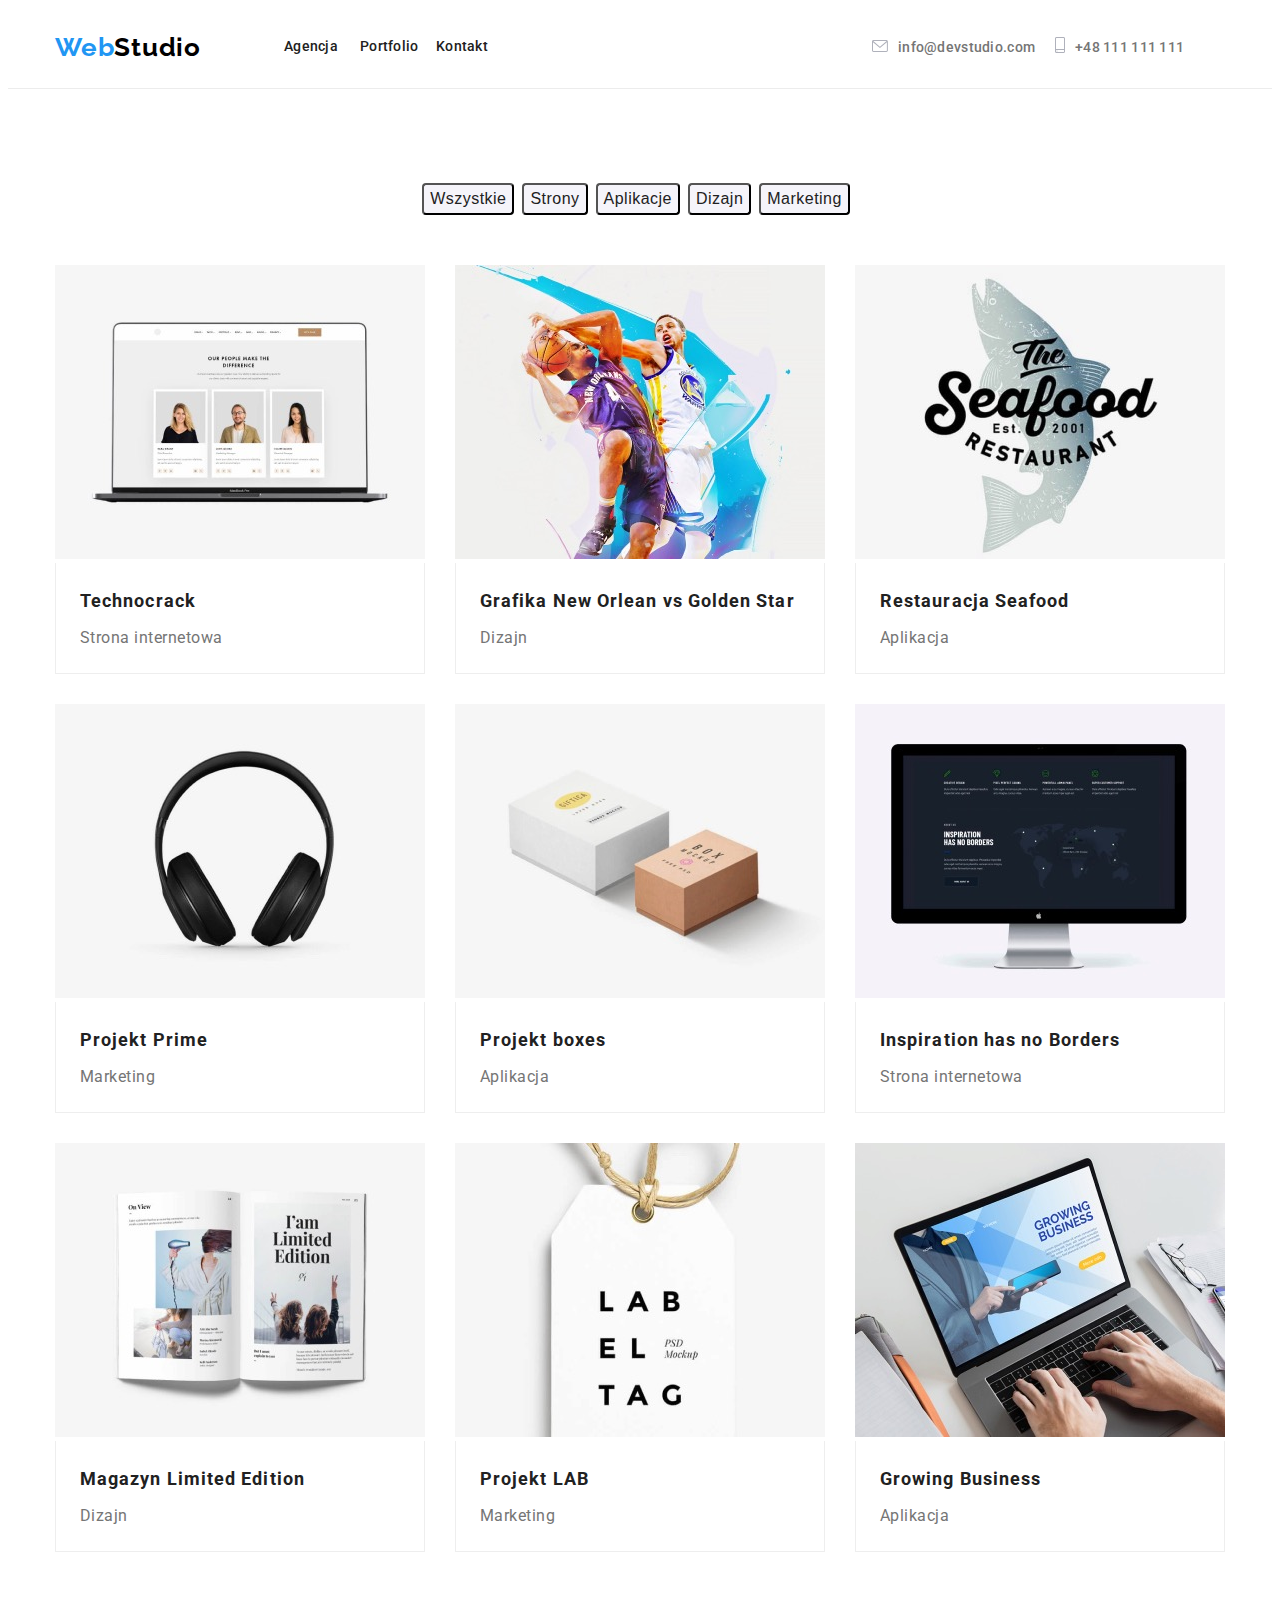
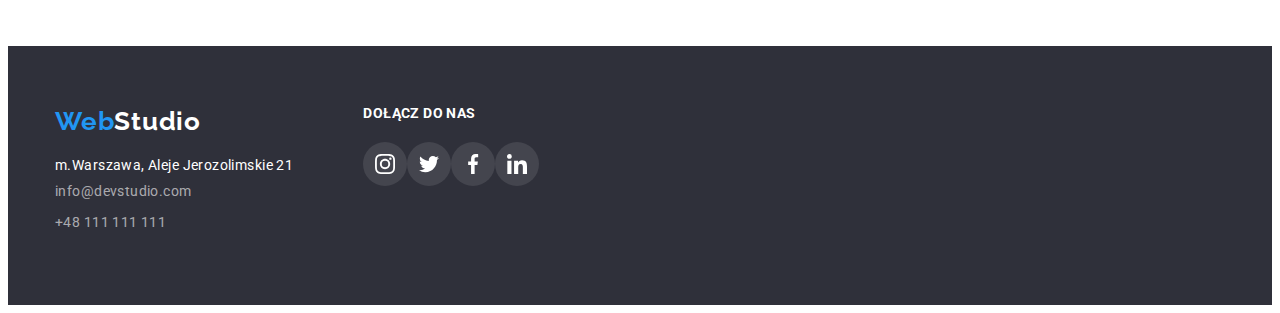
==== portfolio.html @ a073c11c "hw5" ====
<!DOCTYPE html>
<html lang="pl">
  <head>
    <meta charset="UTF-8" />
    <meta http-equiv="X-UA-Compatible" content="IE=edge" />
    <meta name="viewport" content="width=device-width, initial-scale=1.0" /> 
    <title>WebStudio</title>
    <link rel="preconnect" href="https://fonts.googleapis.com"> 
    <link rel="preconnect" href="https://fonts.gstatic.com" crossorigin> 
    <link href="https://fonts.googleapis.com/css2?family=Raleway:ital,wght@0,700;1,700&family=Roboto:ital,wght@0,400;0,500;0,700;0,900;1,400;1,500;1,700;1,900&display=swap" rel="stylesheet"> 
    <link rel="stylesheet" href="https://cdnjs.cloudflare.com/ajax/libs/modern-normalize/1.1.0/modern-normalize.min.css" 
    integrity="sha512-wpPYUAdjBVSE4KJnH1VR1HeZfpl1ub8YT/NKx4PuQ5NmX2tKuGu6U/JRp5y+Y8XG2tV+wKQpNHVUX03MfMFn9Q==" 
    crossorigin="anonymous" 
    referrerpolicy="no-referrer"/>
    <link rel="stylesheet" href="./css/styles.css"/> 
  </head>
  <body>
    <header class="headers">
      <div class="container headers-section">
      <a class="brand-link" href="#">
      Web<span class="brand-h">Studio</span>
      </a>
      <nav>
        <ul class="menu">
          <li class="menu-item">
          <a href="#">Agencja</a>
          </li>
          <li class="menu-item">
          <a href="./portfolio.html">Portfolio</a>
          </li>
          <li class="menu-item">
          <a href="#">Kontakt</a>
          </li>
        </ul>
      </nav>
      <div>
        <ul class="menu-links">
          <li class="icon">  
            <svg width="16" height="12">
              <use href="../images/icons.svg#icon-envelope"></use>
            </svg>
          </li>
          <li class="link-item">
          <a class="contact-link" href="mailto:info@devstudio.com">info@devstudio.com</a>
          </li>
          <li class="icon">
            <svg width="10" height="16">
              <use href="../images/icons.svg#icon-smartphone"></use>
            </svg>
          </li>
          <li class="link-item">
          <a class="contact-link" href="tel:+48111111111">+48 111 111 111</a>
          </li>
          </ul>
      </div>
      </div>
    </header>
    <main>
      <!-- PRZYCISKI NA FILTRZE I PORTFOLIO-->
      <section class="section box">
        <div class="container">
        <ul class="option-buttons">
          <li class="button-shadow">
          <button class="option-button" type="button">Wszystkie</button>
          </li>
          <li class="button-shadow">
          <button class="option-button" type="button">Strony</button>
          </li>
          <li class="button-shadow">
          <button class="option-button" type="button">Aplikacje</button>
          </li>
          <li class="button-shadow">
          <button class="option-button" type="button">Dizajn</button>
          </li>
          <li class="button-shadow">
          <button class="option-button" type="button">Marketing</button>
          </li>
        </ul> 
            <ul class="cards">
              <li class="card-set">
                <figure>
                  <img
                    src="./images/www-11.jpg"
                    alt="Laptop wyświetla stronę WWW"
                    width="370"
                    height="294"
                  />
                  <figcaption class="frame-opt">
                  <p class="project-name">Technocrack</p>
                  <p class="project-option">Strona internetowa</p>
                </figcaption>
                </figure>
              </li>
              <li class="card-set">
                <figure>
                  <img
                    src="./images/dizajn-12.jpg"
                    alt="Koszykówka - zawodnicy walczą o piłkę"
                    width="370"
                    height="294"
                  />
                  <figcaption class="frame-opt"> 
                  <p class="project-name">Grafika New Orlean vs Golden Star</p>
                  <p class="project-option">Dizajn</p>
                  </figcaption>
                </figure>
              </li>
              <li class="card-set">
                <figure>
                  <img
                    src="./images/apka-13.jpg"
                    alt="Logo restauracji - napis na tle ryby"
                    width="370"
                    height="294"
                  />
                  <figcaption class="frame-opt"> 
                  <p class="project-name">Restauracja Seafood</p>
                  <p class="project-option">Aplikacja</p>
                  </figcaption>
                </figure>
                </li>
              <li class="card-set">
                <figure>
                  <img
                    src="./images/mktg-14.jpg"
                    alt="Słuchawki audio - czarne"
                    width="370"
                    height="294"
                  />
                  <figcaption class="frame-opt"> 
                  <p class="project-name">Projekt Prime</p>
                  <p class="project-option">Marketing</p>
                  </figcaption>    
                </figure>
                </li>
              <li class="card-set">
                  <figure>
                    <img
                      src="./images/boxes-15.jpg"
                      alt="Dwa pudełka z logo"
                      width="370"
                      height="294"
                    />
                    <figcaption class="frame-opt"> 
                    <p class="project-name">Projekt boxes</p>
                    <p class="project-option">Aplikacja</p>
                    </figcaption>
                  </figure>
                </li>
                <li class="card-set">
                  <figure>
                    <img
                      src="./images/desktop-16.jpg"
                      alt="Monitor wyświetla WWW"
                      width="370"
                      height="294"
                    />
                    <figcaption class="frame-opt">
                    <p class="project-name">Inspiration has no Borders</p>
                    <p class="project-option">Strona internetowa</p>
                    </figcaption>
                  </figure>
                </li>
                <li class="card-set">
                  <figure>
                    <img
                      src="./images/book-17.jpg"
                      alt="Okładka pisma"
                      width="370"
                      height="294"
                    />
                    <figcaption class="frame-opt"> 
                    <p class="project-name">Magazyn Limited Edition</p>
                    <p class="project-option">Dizajn</p>
                    </figcaption>    
                  </figure>
                  </li>
                <li class="card-set">
                  <figure>
                    <img
                      src="./images/label-18.jpg"
                      alt="Label z logo"
                      width="370"
                      height="294"
                    />
                    <figcaption class="frame-opt"> 
                    <p class="project-name">Projekt LAB</p>
                    <p class="project-option">Marketing</p>
                    </figcaption>    
                  </figure>
                  </li>
                <li class="card-set">
                  <figure>
                    <img
                      src="./images/laptop-19.jpg"
                      alt="Laptop wyświetla WWW"
                      width="370"
                      height="294"
                    />
                    <figcaption class="frame-opt"> 
                    <p class="project-name">Growing Business</p>
                    <p class="project-option">Aplikacja</p>
                    </figcaption>
                  </figure>
                </li>
            </ul>
            </div>
          </section>
      </main>
      <!--Footer-->
      <footer class="footers">
        <div class="container global-footer">
        <div class="footers-section">
          <a class="brand-link" href="#">
          Web<span class="brand-f">Studio</span>
         </a>
        <address class="footer-box">
          <p class="address-link">m.Warszawa, Aleje Jerozolimskie 21</p>
          <a href="mailto:info@devstudio.com" class="footer-link">info@devstudio.com</a>
          <a href="tel:+48111111111" class="footer-link">+48 111 111 111</a>
        </div>
        </address>
        <div class="joinus-box">
          <p class="joinus">DOŁĄCZ DO NAS</p>
          <ul class="icons">
            <li class="somedia-footer">
              <svg width="20" height="20">
                <use href="../images/icons.svg#icon-instagram"></use>
              </svg>  
            </li>
            <li class="somedia-footer">
              <svg width="20" height="20">
                <use href="../images/icons.svg#icon-twitter"></use>
              </svg>  
            </li>
            <li class="somedia-footer">
              <svg width="20" height="20">
                <use href="../images/icons.svg#icon-facebook"></use>
              </svg>  
            </li>
            <li class="somedia-footer">
              <svg width="20" height="20">
                <use href="../images/icons.svg#icon-linkedin"></use>
              </svg>  
            </li>
          </ul>
        </div>
        </div>
      </footer>
    </body>
  </html>
---- css/styles.css ----
/* Zastosowanie ogólne */
* ,
* :before,
* :after {
    box-sizing: border-box;
}
:root {
    --main-color: #212121;
    --secondary-color: #757575;
    --hover-color: #2196F3;
    --black-color: #000000;
    --white-color: #ffffff;
    --footerlink-color: rgba(255, 255, 255, 0.6);
    --backgroud-color: #2f303A;
}
a {
    text-decoration: none;
    color: var(--main-color);
     }
figure, li, ul, h1, h6, p {
    padding: 0;
    margin: 0;
}
ul {
    list-style: none;
}
body {
    font-family: 'Roboto', sans-serif;
    color: var(--main-color);
}
.container {
    width: 1200px;
    margin: 0 auto;
    padding-left: 15px;
    padding-right: 15px;
}
.headers {
    margin: 0 auto;
    padding-bottom: 25px;
    padding-top: 24px;
    border-bottom: 1px solid #ECECEC;
    width: 100%;
    }
.headers-section {
    display: flex;
    align-items: center;
}
.footers {
    margin: 0 auto;
    background: var(--backgroud-color);
    width: 100%;
    padding-top: 60px;
    padding-bottom: 60px;
}   
.footers-section {
    display: flex;
    flex-direction: column;
    justify-content: center;
}
.section {
    padding-top: 94px;
    padding-bottom: 94px;
}
.box {
    margin: 0 auto;
    width: 100%;
}
/* Pseudoklasy etc */
.contact-link:hover,
.contact-link:focus {
    color: var(--hover-color);
}   
.footer-link:hover,
.footer-link {
    color: var(--hover-color);
}
.menu-item a:hover,
.menu-item a:focus {
    color: var(--hover-color);
}
.option-button:hover,
.option-button:focus {
    background-color: var(--hover-color);
    color: var(--white-color);
}
.button-shadow:hover,
.button-shadow:focus {
    box-shadow: 0px 3px 1px rgba(0, 0, 0, 0.1), 0px 1px 2px rgba(0, 0, 0, 0.08), 0px 2px 2px rgba(0, 0, 0, 0.12);
}
/* Zastosowanie Header */
.brand-link {
    font-family: 'Raleway';
    font-weight: 700;
    font-size: 26px;
    line-height: 1.19;
    letter-spacing: 0.03em;
    color: var(--hover-color); 
    text-decoration: none;
    }
.brand-h {
    color: var(--black-color);
}
.brand-f {
    color: var(--white-color);
}
.contact-link {
    font-weight: 500;
    font-size: 14px;
    line-height: 1.14;
    letter-spacing: 0.02em;
    text-decoration: none;
    color: var(--secondary-color);
    padding-left: 10px;
    }
.menu {
    display: flex;
    padding-left: 83px;
}
.menu-item {
    width: 76px;
    text-decoration: none;
    font-weight: 500;
    font-size: 14px;
    line-height: 1.14;
    letter-spacing: 0.02em;
    color: var(--main-color);
}
.link-item {
    padding-right: 20px;
}
.menu-links {
    display: flex;
    justify-content: space-around;
    padding-left: 360px;
}
/* Zastosowanie Main Index Hero */
.teamphoto {
    background-image: linear-gradient(90deg, rgba(47, 48, 58, 0.4)0%, rgba(47, 48, 58, 0.4)0%), url(../images/team.jpg);
    background-size: cover;
}
.hero {
    display: flex;
    flex-direction: column;
    justify-content: space-around;
    align-items: center;
    padding-bottom: 280px;
    padding-top: 200px;
}
.main-text {
    font-weight: 900;
    font-size: 44px;
    line-height: 1.36;
    text-align: center;
    letter-spacing: 0.06em;
    text-transform: uppercase;
    color: var(--white-color);
    width: 696px;
    padding-bottom: 50px;
}
.order-link {
    font-weight: 700;
    font-size: 16px;
    line-height: 1.88;
    text-align: center;
    letter-spacing: 0.06em;
    color: var(--white-color);
    cursor: pointer;
    width: 200px;
    height: 50px;  
    background: var(--hover-color);
    box-shadow: 0px 4px 4px rgba(0,0,0,0.15);
    border-radius: 4px;
}
/* Zastosowanie Main Index Text content */
.content-title {
    font-weight: 700;
    font-size: 14px;
    line-height: 1.14;
    letter-spacing: 0.03em;
    text-transform: uppercase;
}
.content-text {
    font-size: 14px;
    line-height: 1.71;
    letter-spacing: 0.03em;
    color: var(--secondary-color);
}
.container-text {
    display: flex;
    flex-wrap: wrap;
    gap: 30px;
    margin: 0 auto;
    padding-left: 0px;
}
.text-box {
    flex-basis: calc((100% - 90px) / 4);
}
/* Zastosowanie Main Index img */
.subject-wwd {
    font-weight: 700;
    font-size: 36px;
    line-height: 1.17;
    text-align: center;
    letter-spacing: 0.03em;
    margin-bottom: 0px;
    padding-bottom: 50px;
    margin: 0 auto;
}
.container-img {
    display: flex;
    flex-wrap: wrap;
    gap: 30px;
    margin: 0 auto;
    padding-left: 0px;
}
/* Zastosowanie Main Index Team */
.section-subject {
    font-weight: 700;
    font-size: 36px;
    line-height: 1.17;
    text-align: center;
    letter-spacing: 0.03em;
    margin-bottom: 0;
    padding-bottom: 50px;
}
.team-name {
    font-weight: 500;
    font-size: 16px;
    line-height: 1.19;
    text-align: center;
    letter-spacing: 0.03em;
    margin-top: 0px;
    margin-bottom: 0px;
    padding-top: 30px;
    padding-bottom: 10px;
}
.team-position {
    font-size: 16px;
    line-height: 1.19;
    text-align: center;
    letter-spacing: 0.03em;
    color: var(--secondary-color);
    margin-top: 0px;
    margin-bottom: 0px;
    padding-bottom: 30px;
}
.frame {
    background-color: var(--white-color);
}
.container-team {
        background-color: #f5f4fa;
        height: 708px;
        padding-top: 94px;
}
.container-memb {
    display: flex;
    list-style: none;
    justify-content: space-between;
    background-color: #f5f4fa;
    border-radius: 0px 0px 4px 4px;
}
.shad {
    box-shadow: 0px 1px 3px rgba(0, 0, 0, 0.14), 0px 1px 1px rgba(0, 0 ,0 ,0.14), 0px 2px 1px rgba(0, 0, 0, 0.2);
}
.somedia-box. {
    display: flex;
    justify-content: space-between;
}
/* Zastosowanie Footer bez Brand Logo */
.address-link {
    font-size: 14px;
    font-style: normal;
    line-height: 1.17;
    letter-spacing: 0.03em;
    color: var(--white-color);
    padding-top: 20px;
    padding-bottom: 9px;
}
.footer-link {
    font-size: 14px;
    line-height: 1.17;
    font-style: normal;
    letter-spacing: 0.03em;
    text-decoration: none;
    color: var(--footerlink-color);
    margin-bottom: 15px;
}
.footer-mail {
    font-size: 14px;
    font-style: normal;
    line-height: 1.17;
    letter-spacing: 0.03em;
    text-decoration: none;
    color: var(--footerlink-color);
}
.footer-box {
    display: flex;
    flex-direction: column;
}
/* Zastosowanie w Main Portfolio */
.option-button {
    font-weight: 500;
    font-size: 16px;
    line-height: 1.63;
    text-align: center;
    letter-spacing: 0.03em;
    color: var(--main-color);
    cursor: pointer;
    margin-right: 8px;
    border-radius: 4px;
    background-color: #f5f4fa;
    }
.project-name {
    font-weight: 700;
    font-size: 18px;
    line-height: 2;
    letter-spacing: 0.06em;
    margin-top: 0px;
    margin-bottom: 0px;
    padding-left: 24px;
    padding-top: 20px;
    padding-bottom: 4px;
}
.project-option {
    font-size: 16px;
    line-height: 1.88;
    letter-spacing: 0.03em;
    color: var(--secondary-color);
    padding-left: 24px;
    padding-bottom: 20px;
    margin-top: 0px;
    margin-bottom: 0px;
}
.option-buttons {
    display: flex;  
    justify-content: center;  
    padding-bottom: 50px;
}
.cards {
    display: flex;
    flex-wrap: wrap;
    gap: 30px; 
    padding: 0px;
}
.card-set {
    flex-basis: calc((100% - 60px) / 3);
}
.frame-opt {
    border-bottom: 1px solid #EEEEEE;
    border-left: 1px solid #EEEEEE;
    border-right: 1px solid #EEEEEE;
}
.card-set:hover {
    box-shadow: 0px 1px 1px rgba(0, 0, 0, 0.12), 0px 4px 4px rgba(0, 0, 0, 0.06), 1px 4px 6px rgba(0, 0, 0, 0.16);
}
/* ikony */
.icon {
    fill: #afb1bb;
    cursor: pointer;
}
.icon:hover,
.icon:focus {
    fill: var(--hover-color);
}
.icons {
    display: flex;
    list-style: none;
    justify-content: center;
    fill: #afb1bb;
    cursor: pointer;
    padding-bottom: 30px;
}
.icons-clients {
    display: flex;
    list-style: none;
    justify-content: space-between;
    fill: #afb1bb;
    cursor: pointer;
}
.icon-index {
    background: #f5f4fa;
    border-radius: 4px;
    padding-top: 25px;
    padding-bottom: 25px;
}
.icon-border {
    border: 1px solid #afb1bb;
    border-radius: 4px;
    cursor: pointer;
}
.icon-border:hover,
.icon-border:focus {
    fill: var(--hover-color);
}
/* Zastosowanie Nasi Klienci */
.clients {
    font-weight: 700;
    font-size: 36px;
    line-height: 1.17;
    text-align: center;
    letter-spacing: 0.03em;
    margin-bottom: 0;
    padding-bottom: 50px;
}
/* Zastosowanie SoMe */
.joinus {
    font-weight: 700;
    font-size: 14px;
    line-height: 1.14;
    letter-spacing: 0.03em;
    text-transform: uppercase;
    color: var(--white-color);
    padding-bottom: 20px;
}
.joinus-box {
    display: flex;
    flex-direction: column;
    padding-left: 70px;
}
.somedia-footer {
    display: flex;
    justify-content: center;
    align-items: center;
    fill: var(--white-color);
    background: rgba(255, 255, 255, 0.1);
    border-radius: 50%;
    height: 44px;
    width: 44px;
    cursor: pointer;
}
.somedia-footer:hover {
    background: var(--hover-color);
}
.somedia {
    display: flex;
    justify-content: center;
    align-items: center;
    fill: #afb1bb;
    border-radius: 50%;
    height: 44px;
    width: 44px;
    cursor: pointer;
}
.somedia:hover {
    background: var(--hover-color);
}
.global-footer {
    display: flex;
}
/* modal */
.modal {
    display: flex;
    justify-content: flex-end;
    top: 221px;
    left: 536px;
    width: 528px;
    height: 581px;
    background: #ffffff;
    box-shadow: 0px 1px 3px rgba(0, 0, 0, 0.12), 0px 1px 1px rgba(0, 0 ,0 ,0.14), 0px 2px 1px rgba(0, 0, 0, 0.2);
    position: absolute;
    border-radius: 4px;
}
.is-hidden {
    pointer-events: none;
    visibility: hidden;
    opacity: 0.5;
    transform: scale(0);
}
.backdrop {
    display: flex;
    position: fixed;
    left: 0;
    right: 0;
    top: 0;
    bottom: 0;
    cursor: not-allowed;
    background-color: rgba(0, 0, 0, 0.2);
    z-index: 1;
    transform: scale(1);
    transition-duration: 250ms;
    transition-timing-function: cubic-bezier(0.4, 0, 0.2, 1);
}
.close {
    cursor: pointer;
    height: 30px;
    width: 30px;
    border: none;
    background-color: #ffffff;
    position: relative;
    top: 12px;
    left: 91%;
}
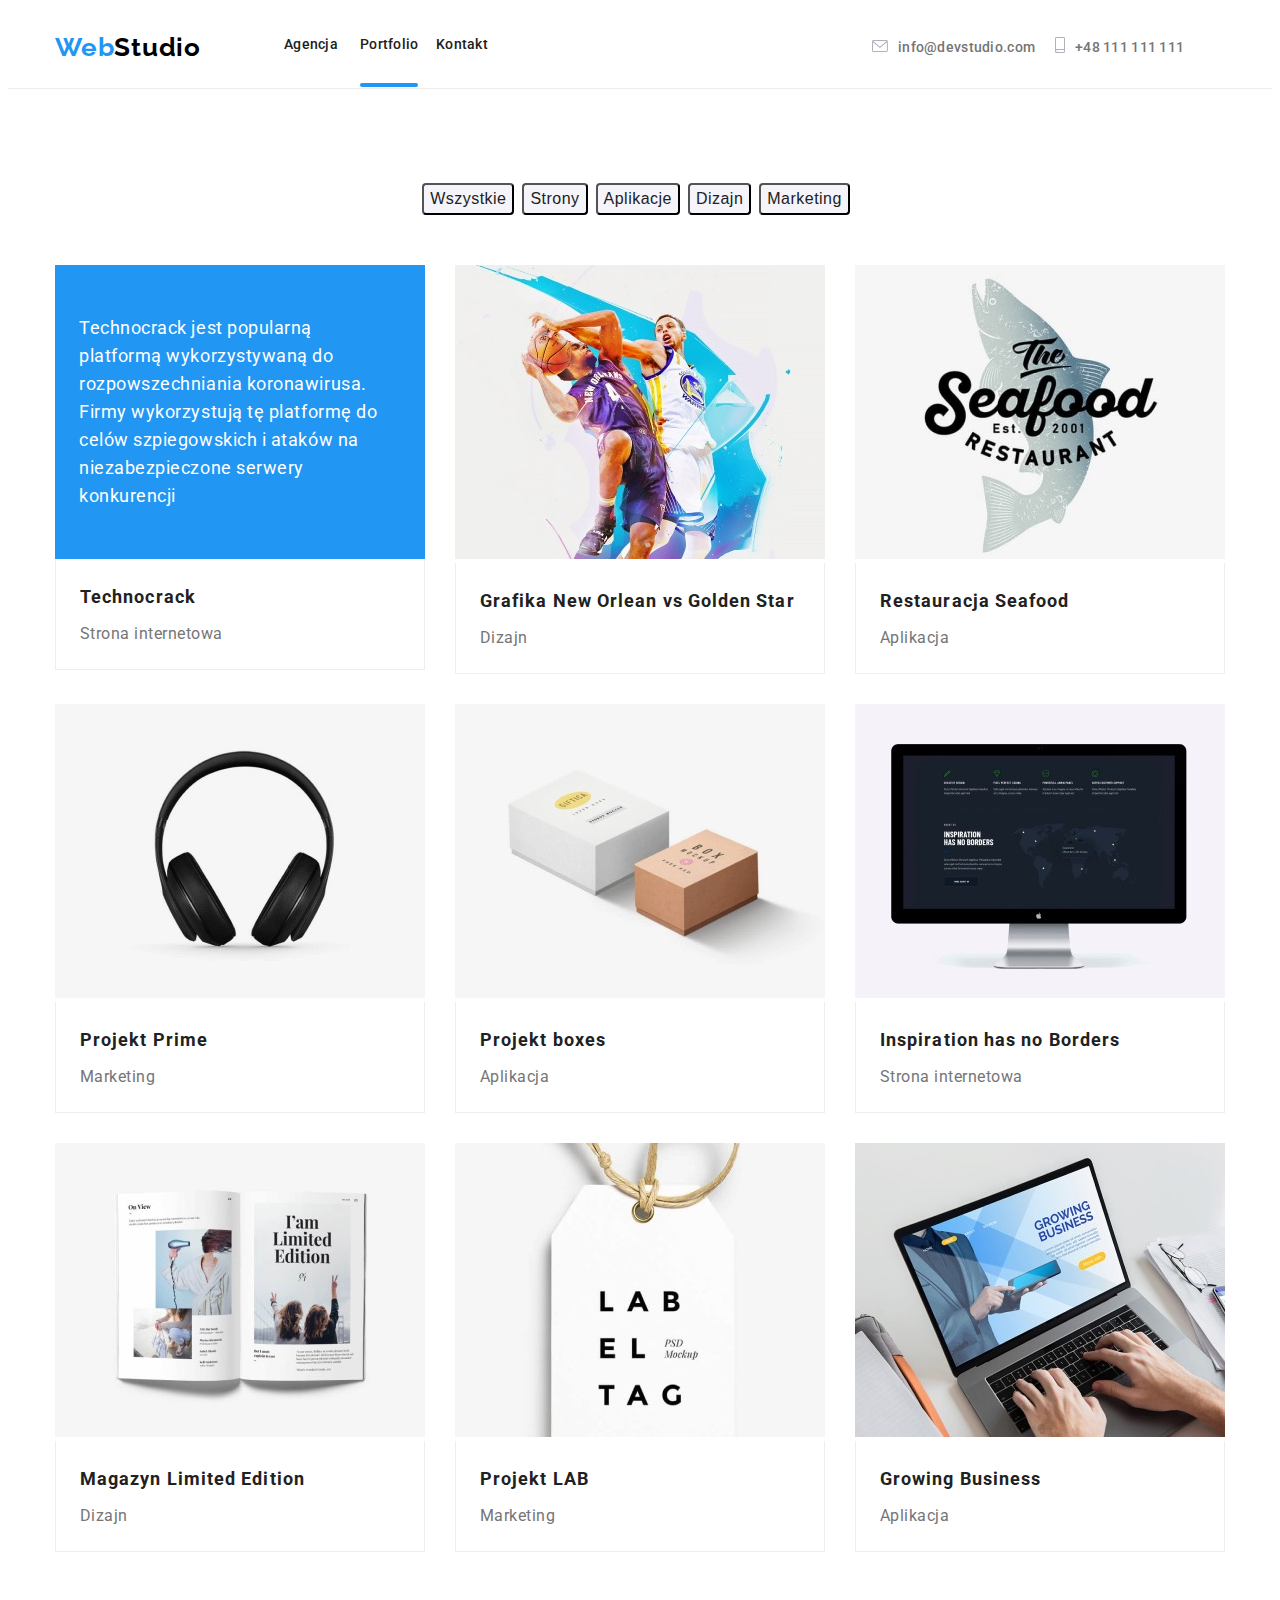
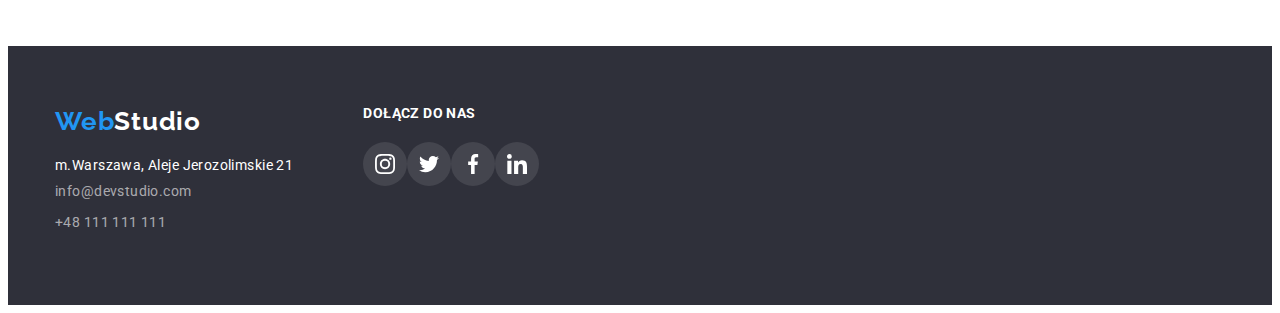
==== commit fb57e3b8: "overlays" ====
--- a/portfolio.html
+++ b/portfolio.html
@@ -17,16 +17,17 @@
   <body>
     <header class="headers">
       <div class="container headers-section">
-      <a class="brand-link" href="#">
+      <a class="brand-link" href="./index.html">
       Web<span class="brand-h">Studio</span>
       </a>
       <nav>
         <ul class="menu">
           <li class="menu-item">
-          <a href="#">Agencja</a>
+          <a href="./index.html">Agencja</a>
           </li>
           <li class="menu-item">
           <a href="./portfolio.html">Portfolio</a>
+          <div class="webzone"></div>
           </li>
           <li class="menu-item">
           <a href="#">Kontakt</a>
@@ -79,17 +80,23 @@
             <ul class="cards">
               <li class="card-set">
                 <figure>
-                  <img
+                  <div class="animation-box">
+                      <img
                     src="./images/www-11.jpg"
                     alt="Laptop wyświetla stronę WWW"
                     width="370"
                     height="294"
                   />
+                  <figcaption class="overlay-card">
+                    <p class="overlay-text">
+                      Technocrack jest popularną platformą wykorzystywaną do rozpowszechniania koronawirusa. Firmy wykorzystują tę platformę do celów szpiegowskich i ataków na niezabezpieczone serwery konkurencji</p>
+                    </figcaption>
+                  </div>
                   <figcaption class="frame-opt">
                   <p class="project-name">Technocrack</p>
                   <p class="project-option">Strona internetowa</p>
                 </figcaption>
-                </figure>
+              </figure>
               </li>
               <li class="card-set">
                 <figure>
--- a/css/styles.css
+++ b/css/styles.css
@@ -213,6 +213,27 @@
     margin: 0 auto;
     padding-left: 0px;
 }
+.description-img {
+    position: relative;
+    list-style-type: none;
+    margin-right: 0px;
+    height: 294px;
+}
+.description-img > .job-description {
+    position: absolute;
+    display: flex;
+    align-items: center;
+    justify-content: center;
+    background-color: rgba(47, 48, 58, 0.8);
+    color: var(--white-color);
+    font-weight: 700;
+    font-size: 14px;
+    line-height: 1.14;
+    letter-spacing: 0.03em;
+    width: 100%;
+    height: 25%;
+    bottom: 0;
+}
 /* Zastosowanie Main Index Team */
 .section-subject {
     font-weight: 700;
@@ -262,9 +283,9 @@
 .shad {
     box-shadow: 0px 1px 3px rgba(0, 0, 0, 0.14), 0px 1px 1px rgba(0, 0 ,0 ,0.14), 0px 2px 1px rgba(0, 0, 0, 0.2);
 }
-.somedia-box. {
-    display: flex;
-    justify-content: space-between;
+.somedia-box {
+    display: flex;
+    justify-content: center;
 }
 /* Zastosowanie Footer bez Brand Logo */
 .address-link {
@@ -353,6 +374,53 @@
 .card-set:hover {
     box-shadow: 0px 1px 1px rgba(0, 0, 0, 0.12), 0px 4px 4px rgba(0, 0, 0, 0.06), 1px 4px 6px rgba(0, 0, 0, 0.16);
 }
+.webzone {
+    position: relative;
+    background-color: var(--hover-color);
+    border-radius: 2px;
+    top: 30px;
+    width: 58px;
+    height: 4px;
+    }
+.webzone::after {
+    display: blocK;
+    content: " ";
+    top: 9px;
+    left: 0;
+    }
+/* overlay portfolio */
+.animation-box {
+    position: relative;
+    overflow: hidden;
+    display: flex;
+    margin: 0 auto;
+    width: 370px;
+    height: 294px;
+}
+.overlay-card {
+    position: absolute;
+    transform: translateY(100%);
+    transition: transform 250ms ease-in-out;
+    display: flex;
+    top: 0;
+    left: 0;
+    margin-top: 0;
+    background-color: var(--hover-color);
+}
+.overlay-text {
+    position: relative;
+    display: flex;
+    color: var(--white-color);
+    font-size: 18px;
+    line-height: 28px;
+    letter-spacing: 0.03em;
+    padding: 49px 45px 49px 24px;
+    vertical-align: top;
+}
+.animation-box:hover,
+.overlay-card {
+    transform: translateY(0);
+}
 /* ikony */
 .icon {
     fill: #afb1bb;
@@ -450,7 +518,7 @@
 /* modal */
 .modal {
     display: flex;
-    justify-content: flex-end;
+    justify-content: center;
     top: 221px;
     left: 536px;
     width: 528px;
@@ -459,6 +527,7 @@
     box-shadow: 0px 1px 3px rgba(0, 0, 0, 0.12), 0px 1px 1px rgba(0, 0 ,0 ,0.14), 0px 2px 1px rgba(0, 0, 0, 0.2);
     position: absolute;
     border-radius: 4px;
+    margin: 0;
 }
 .is-hidden {
     pointer-events: none;
@@ -471,8 +540,8 @@
     position: fixed;
     left: 0;
     right: 0;
-    top: 0;
-    bottom: 0;
+   top: 0;
+   bottom: 0;
     cursor: not-allowed;
     background-color: rgba(0, 0, 0, 0.2);
     z-index: 1;
@@ -484,10 +553,12 @@
     cursor: pointer;
     height: 30px;
     width: 30px;
-    border: none;
+    border: 1px;
     background-color: #ffffff;
     position: relative;
-    top: 12px;
-    left: 91%;
+    top: 8px;
+    left: 240px;
+    stroke: solid rgba(0, 0, 0, 0.1);
+
 }
  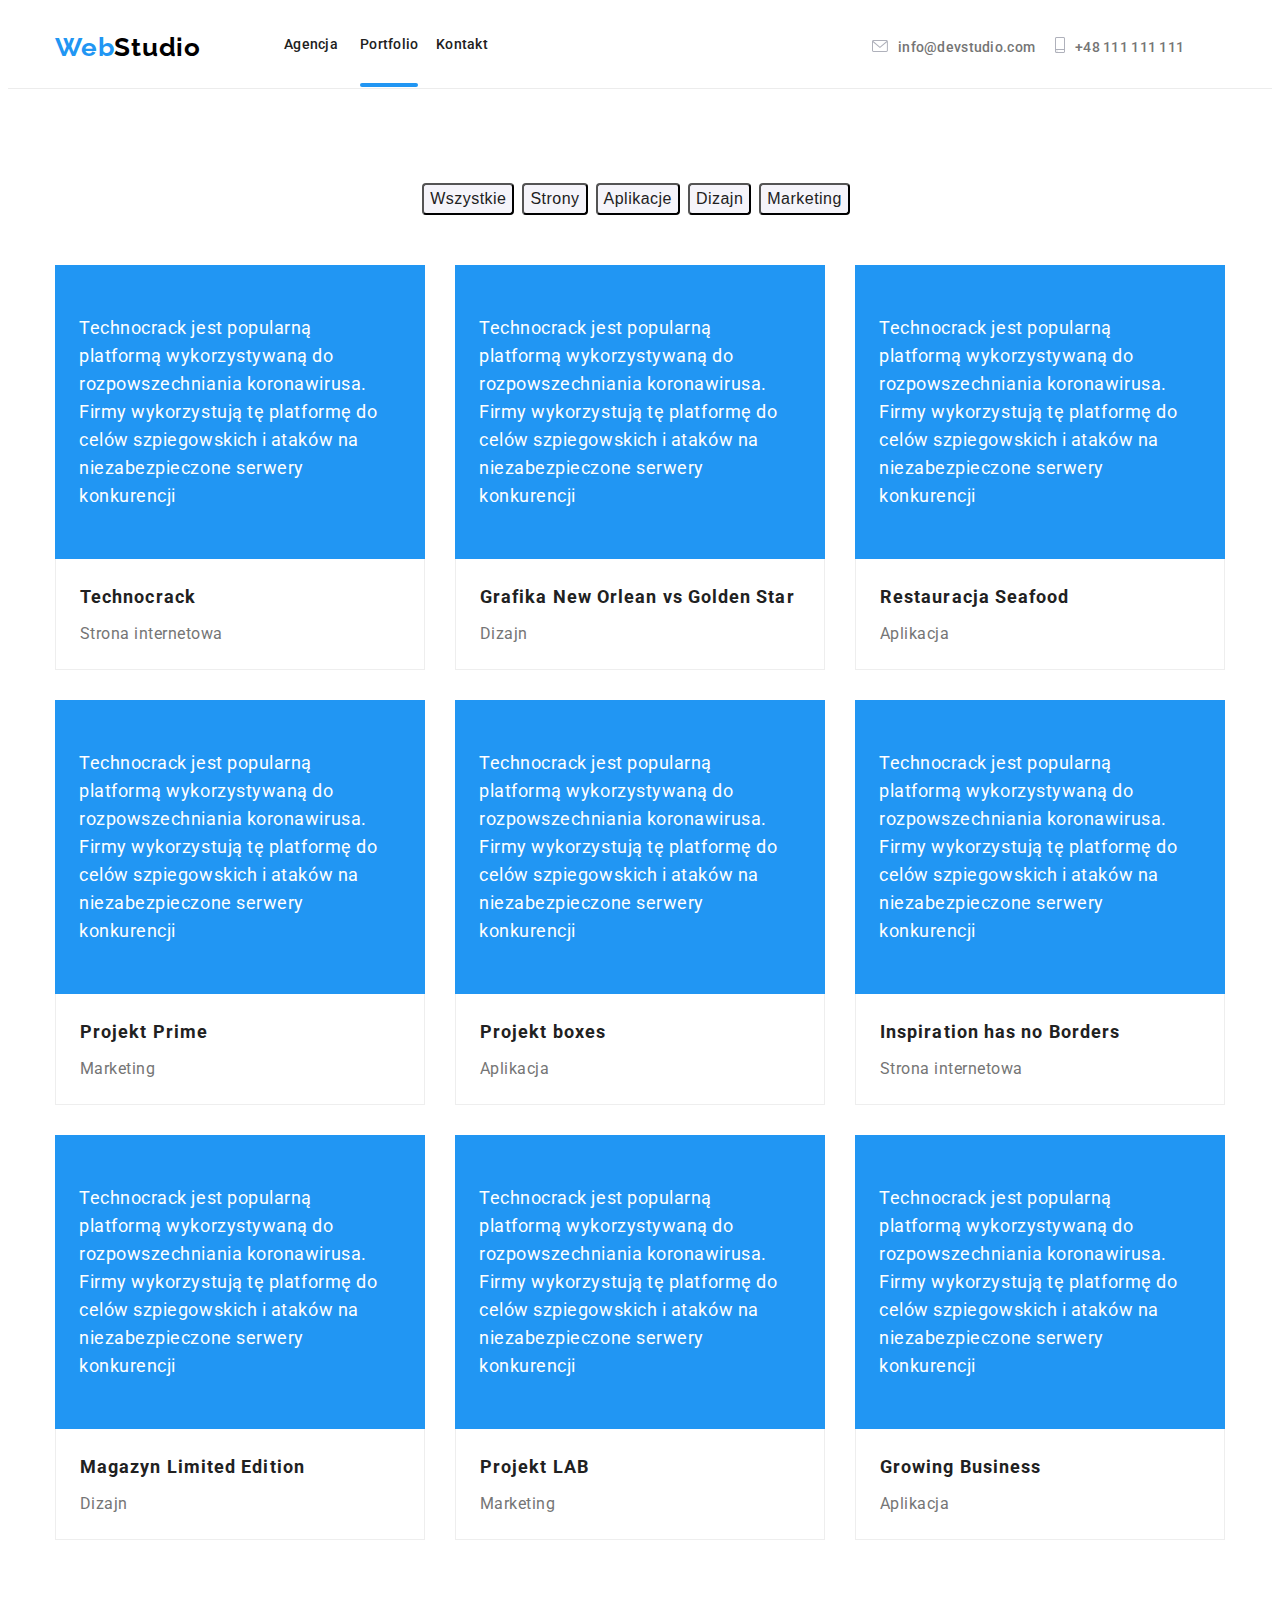
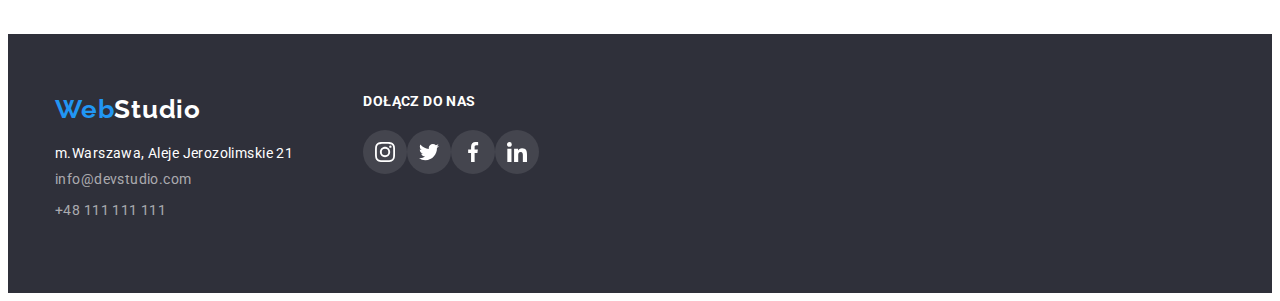
==== commit 99442db4: "portfolio overlay" ====
--- a/portfolio.html
+++ b/portfolio.html
@@ -100,12 +100,18 @@
               </li>
               <li class="card-set">
                 <figure>
+                  <div class="animation-box">
                   <img
                     src="./images/dizajn-12.jpg"
                     alt="Koszykówka - zawodnicy walczą o piłkę"
                     width="370"
                     height="294"
                   />
+                  <figcaption class="overlay-card">
+                    <p class="overlay-text">
+                      Technocrack jest popularną platformą wykorzystywaną do rozpowszechniania koronawirusa. Firmy wykorzystują tę platformę do celów szpiegowskich i ataków na niezabezpieczone serwery konkurencji</p>
+                    </figcaption>
+                  </div>
                   <figcaption class="frame-opt"> 
                   <p class="project-name">Grafika New Orlean vs Golden Star</p>
                   <p class="project-option">Dizajn</p>
@@ -114,12 +120,18 @@
               </li>
               <li class="card-set">
                 <figure>
+                  <div class="animation-box">
                   <img
                     src="./images/apka-13.jpg"
                     alt="Logo restauracji - napis na tle ryby"
                     width="370"
                     height="294"
                   />
+                  <figcaption class="overlay-card">
+                    <p class="overlay-text">
+                      Technocrack jest popularną platformą wykorzystywaną do rozpowszechniania koronawirusa. Firmy wykorzystują tę platformę do celów szpiegowskich i ataków na niezabezpieczone serwery konkurencji</p>
+                    </figcaption>
+                  </div>
                   <figcaption class="frame-opt"> 
                   <p class="project-name">Restauracja Seafood</p>
                   <p class="project-option">Aplikacja</p>
@@ -128,26 +140,38 @@
                 </li>
               <li class="card-set">
                 <figure>
+                  <div class="animation-box">
                   <img
                     src="./images/mktg-14.jpg"
                     alt="Słuchawki audio - czarne"
                     width="370"
                     height="294"
                   />
+                  <figcaption class="overlay-card">
+                  <p class="overlay-text">
+                    Technocrack jest popularną platformą wykorzystywaną do rozpowszechniania koronawirusa. Firmy wykorzystują tę platformę do celów szpiegowskich i ataków na niezabezpieczone serwery konkurencji</p>
+                  </figcaption>
+                </div>  
                   <figcaption class="frame-opt"> 
                   <p class="project-name">Projekt Prime</p>
                   <p class="project-option">Marketing</p>
-                  </figcaption>    
-                </figure>
-                </li>
-              <li class="card-set">
-                  <figure>
+                  </figcaption>  
+                  </figure>
+                </li>
+              <li class="card-set">
+                  <figure>
+                    <div class="animation-box">
                     <img
                       src="./images/boxes-15.jpg"
                       alt="Dwa pudełka z logo"
                       width="370"
                       height="294"
                     />
+                    <figcaption class="overlay-card">
+                    <p class="overlay-text">
+                      Technocrack jest popularną platformą wykorzystywaną do rozpowszechniania koronawirusa. Firmy wykorzystują tę platformę do celów szpiegowskich i ataków na niezabezpieczone serwery konkurencji</p>
+                    </figcaption>
+                  </div>  
                     <figcaption class="frame-opt"> 
                     <p class="project-name">Projekt boxes</p>
                     <p class="project-option">Aplikacja</p>
@@ -156,12 +180,18 @@
                 </li>
                 <li class="card-set">
                   <figure>
+                    <div class="animation-box">
                     <img
                       src="./images/desktop-16.jpg"
                       alt="Monitor wyświetla WWW"
                       width="370"
                       height="294"
                     />
+                    <figcaption class="overlay-card">
+                    <p class="overlay-text">
+                      Technocrack jest popularną platformą wykorzystywaną do rozpowszechniania koronawirusa. Firmy wykorzystują tę platformę do celów szpiegowskich i ataków na niezabezpieczone serwery konkurencji</p>
+                    </figcaption>
+                  </div>  
                     <figcaption class="frame-opt">
                     <p class="project-name">Inspiration has no Borders</p>
                     <p class="project-option">Strona internetowa</p>
@@ -170,12 +200,18 @@
                 </li>
                 <li class="card-set">
                   <figure>
+                    <div class="animation-box">
                     <img
                       src="./images/book-17.jpg"
                       alt="Okładka pisma"
                       width="370"
                       height="294"
                     />
+                    <figcaption class="overlay-card">
+                    <p class="overlay-text">
+                      Technocrack jest popularną platformą wykorzystywaną do rozpowszechniania koronawirusa. Firmy wykorzystują tę platformę do celów szpiegowskich i ataków na niezabezpieczone serwery konkurencji</p>
+                    </figcaption>
+                  </div>  
                     <figcaption class="frame-opt"> 
                     <p class="project-name">Magazyn Limited Edition</p>
                     <p class="project-option">Dizajn</p>
@@ -184,12 +220,18 @@
                   </li>
                 <li class="card-set">
                   <figure>
+                    <div class="animation-box">
                     <img
                       src="./images/label-18.jpg"
                       alt="Label z logo"
                       width="370"
                       height="294"
                     />
+                    <figcaption class="overlay-card">
+                    <p class="overlay-text">
+                      Technocrack jest popularną platformą wykorzystywaną do rozpowszechniania koronawirusa. Firmy wykorzystują tę platformę do celów szpiegowskich i ataków na niezabezpieczone serwery konkurencji</p>
+                    </figcaption>
+                  </div>  
                     <figcaption class="frame-opt"> 
                     <p class="project-name">Projekt LAB</p>
                     <p class="project-option">Marketing</p>
@@ -198,12 +240,18 @@
                   </li>
                 <li class="card-set">
                   <figure>
+                    <div class="animation-box">
                     <img
                       src="./images/laptop-19.jpg"
                       alt="Laptop wyświetla WWW"
                       width="370"
                       height="294"
                     />
+                    <figcaption class="overlay-card">
+                    <p class="overlay-text">
+                      Technocrack jest popularną platformą wykorzystywaną do rozpowszechniania koronawirusa. Firmy wykorzystują tę platformę do celów szpiegowskich i ataków na niezabezpieczone serwery konkurencji</p>
+                    </figcaption>
+                  </div>  
                     <figcaption class="frame-opt"> 
                     <p class="project-name">Growing Business</p>
                     <p class="project-option">Aplikacja</p>
--- a/css/styles.css
+++ b/css/styles.css
@@ -401,6 +401,7 @@
     position: absolute;
     transform: translateY(100%);
     transition: transform 250ms ease-in-out;
+    transition-timing-function: cubic-bezier(0.4, 0, 0.2, 1);
     display: flex;
     top: 0;
     left: 0;
@@ -418,6 +419,7 @@
     vertical-align: top;
 }
 .animation-box:hover,
+.animation-box:focus,
 .overlay-card {
     transform: translateY(0);
 }
